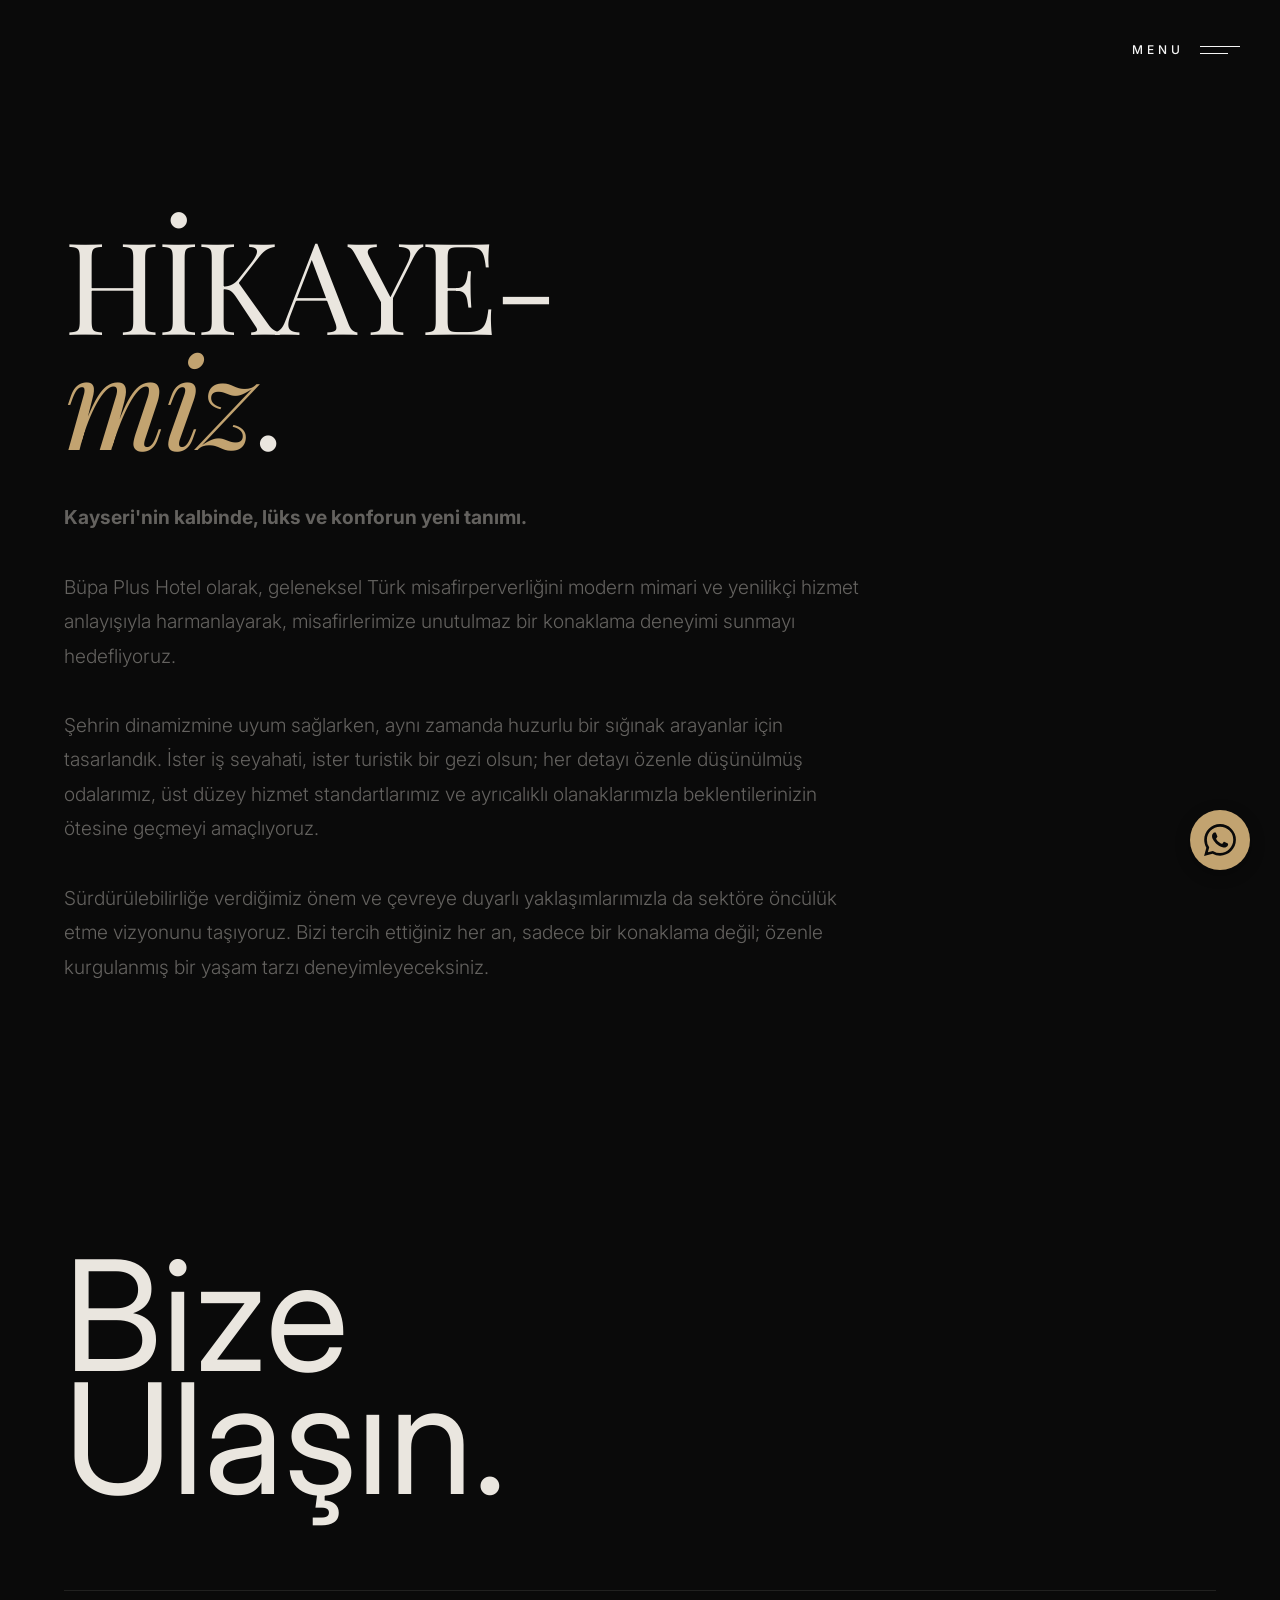
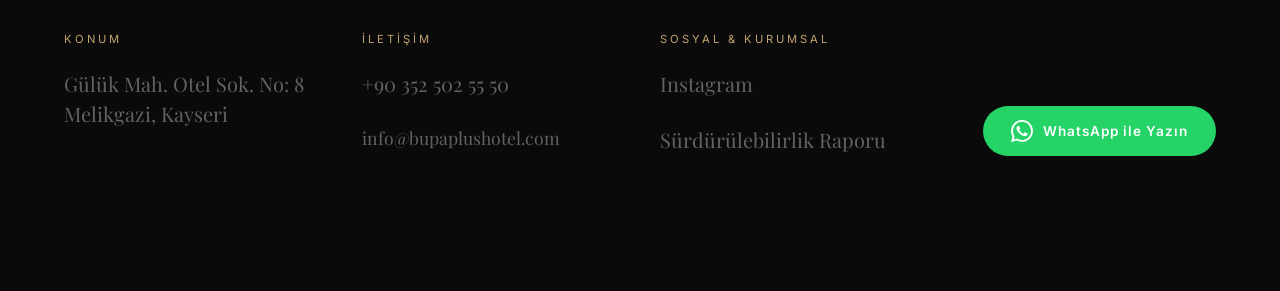
==== hakkimizda.html @ bc82afd6 "feat: site guncellemeleri" ====
<!DOCTYPE html>
<html lang="tr">

<head>
  <meta charset="UTF-8">
  <meta name="viewport" content="width=device-width, initial-scale=1.0">
  <meta name="description"
    content="Büpa Plus Hotel - Kayseri'nin merkezinde lüks ve konforlu konaklama deneyimi. Hakkımızda.">
  <title>Hakkımızda | BÜPA Plus Hotel</title>
  <link rel="stylesheet" href="css/style.css">
  <link rel="stylesheet" href="css/v3.css">
  <link rel="icon" type="image/png" href="assets/logo.png">
  <link rel="apple-touch-icon" href="assets/logo.png">
  <link rel="manifest" href="manifest.json">
  <!-- Google tag (gtag.js) -->
  <script async src="https://www.googletagmanager.com/gtag/js?id=AW-16909602864"></script>
  <script>
    window.dataLayer = window.dataLayer || [];
    function gtag(){dataLayer.push(arguments);}
    gtag('js', new Date());
    gtag('config', 'AW-16909602864');
  </script>
</head>

<body data-theme="v3">

  <!-- Menü İkonu -->
  <div class="v3-nav-trigger" id="v3Trigger">
    <span class="v3-menu-label">Menu</span>
    <div class="v3-burger"><span></span><span></span></div>
  </div>

  <div class="v3-overlay-menu" id="v3MenuOverlay">
    <div class="v3-menu-links">
      <a href="index.html">Ana Sayfa</a>
      <a href="index.html#v3-rooms">Koleksiyon</a>
      <a href="index.html#v3-services">Ayrıcalıklar</a>
      <a href="index.html#v3-tour">Deneyim</a>
      <a href="#v3-contact">İletişim</a>
    </div>
  </div>

  <!-- Hakkımızda İçerik -->
  <section class="v3-scene-statement" style="padding-top: 25vh; min-height: 60vh;">
    <h2 class="v3-massive-text">Hikaye-<br><em>miz</em>.</h2>
    <p class="v3-statement-desc" style="max-width: 800px; margin-left: 0; margin-top: 5vh; font-size: 1.2rem;">
      <strong>Kayseri'nin kalbinde, lüks ve konforun yeni tanımı.</strong><br><br>
      Büpa Plus Hotel olarak, geleneksel Türk misafirperverliğini modern mimari ve yenilikçi hizmet anlayışıyla harmanlayarak, misafirlerimize unutulmaz bir konaklama deneyimi sunmayı hedefliyoruz.
      <br><br>
      Şehrin dinamizmine uyum sağlarken, aynı zamanda huzurlu bir sığınak arayanlar için tasarlandık. İster iş seyahati, ister turistik bir gezi olsun; her detayı özenle düşünülmüş odalarımız, üst düzey hizmet standartlarımız ve ayrıcalıklı olanaklarımızla beklentilerinizin ötesine geçmeyi amaçlıyoruz.
      <br><br>
      Sürdürülebilirliğe verdiğimiz önem ve çevreye duyarlı yaklaşımlarımızla da sektöre öncülük etme vizyonunu taşıyoruz. Bizi tercih ettiğiniz her an, sadece bir konaklama değil; özenle kurgulanmış bir yaşam tarzı deneyimleyeceksiniz.
    </p>
  </section>

  <!-- İletişim ve Footer -->
  <section class="v3-scene-contact" id="v3-contact" style="min-height: auto; padding-top: 10vh;">
    <a href="tel:+903525025550" class="v3-contact-mega">Bize<br>Ulaşın.</a>

    <div class="v3-footer-grid">
      <div class="v3-footer-col">
        <h4>Konum</h4>
        <p>Gülük Mah. Otel Sok. No: 8<br>Melikgazi, Kayseri</p>
      </div>
      <div class="v3-footer-col">
        <h4>İletişim</h4>
        <a href="tel:+903525025550">+90 352 502 55 50</a><br><br>
        <a href="mailto:info@bupaplushotel.com" style="text-transform: none; font-size: 1.1rem;">info@bupaplushotel.com</a>
      </div>
      <div class="v3-footer-col">
        <h4>Sosyal & Kurumsal</h4>
        <a href="https://www.instagram.com/bupaplushotel/" target="_blank">Instagram</a><br><br>
        <a href="images/surdurulebilirlik.pdf" target="_blank">Sürdürülebilirlik Raporu</a>
      </div>
      <div class="v3-footer-col v3-footer-whatsapp">
        <a href="https://wa.me/905330475250" target="_blank" class="v3-wa-btn">
          <svg viewBox="0 0 24 24" fill="currentColor" width="22" height="22">
            <path d="M17.472 14.382c-.297-.149-1.758-.867-2.03-.967-.273-.099-.471-.148-.67.15-.197.297-.767.966-.94 1.164-.173.199-.347.223-.644.075-.297-.15-1.255-.463-2.39-1.475-.883-.788-1.48-1.761-1.653-2.059-.173-.297-.018-.458.13-.606.134-.133.298-.347.446-.52.149-.174.198-.298.298-.497.099-.198.05-.371-.025-.52-.075-.149-.669-1.612-.916-2.207-.242-.579-.487-.5-.669-.51-.173-.008-.371-.01-.57-.01-.198 0-.52.074-.792.372-.272.297-1.04 1.016-1.04 2.479 0 1.462 1.065 2.875 1.213 3.074.149.198 2.096 3.2 5.077 4.487.709.306 1.262.489 1.694.625.712.227 1.36.195 1.871.118.571-.085 1.758-.719 2.006-1.413.248-.694.248-1.289.173-1.413-.074-.124-.272-.198-.57-.347m-5.421 7.403h-.004a9.87 9.87 0 01-5.031-1.378l-.361-.214-3.741.982.998-3.648-.235-.374a9.86 9.86 0 01-1.51-5.26c.001-5.45 4.436-9.884 9.888-9.884 2.64 0 5.122 1.03 6.988 2.898a9.825 9.825 0 012.893 6.994c-.003 5.45-4.437 9.884-9.885 9.884m8.413-18.297A11.815 11.815 0 0012.05 0C5.495 0 .16 5.335.157 11.892c0 2.096.547 4.142 1.588 5.945L.057 24l6.305-1.654a11.882 11.882 0 005.683 1.448h.005c6.554 0 11.89-5.335 11.893-11.893a11.821 11.821 0 00-3.48-8.413z" />
          </svg>
          WhatsApp ile Yazın
        </a>
      </div>
    </div>
  </section>

  <script src="js/main.js"></script>

  <!-- Sabit WhatsApp Butonu -->
  <a href="https://wa.me/905330475250" target="_blank" class="v3-floating-wa" title="WhatsApp ile İletişime Geçin">
    <svg viewBox="0 0 24 24" fill="currentColor" width="32" height="32">
      <path d="M17.472 14.382c-.297-.149-1.758-.867-2.03-.967-.273-.099-.471-.148-.67.15-.197.297-.767.966-.94 1.164-.173.199-.347.223-.644.075-.297-.15-1.255-.463-2.39-1.475-.883-.788-1.48-1.761-1.653-2.059-.173-.297-.018-.458.13-.606.134-.133.298-.347.446-.52.149-.174.198-.298.298-.497.099-.198.05-.371-.025-.52-.075-.149-.669-1.612-.916-2.207-.242-.579-.487-.5-.669-.51-.173-.008-.371-.01-.57-.01-.198 0-.52.074-.792.372-.272.297-1.04 1.016-1.04 2.479 0 1.462 1.065 2.875 1.213 3.074.149.198 2.096 3.2 5.077 4.487.709.306 1.262.489 1.694.625.712.227 1.36.195 1.871.118.571-.085 1.758-.719 2.006-1.413.248-.694.248-1.289.173-1.413-.074-.124-.272-.198-.57-.347m-5.421 7.403h-.004a9.87 9.87 0 01-5.031-1.378l-.361-.214-3.741.982.998-3.648-.235-.374a9.86 9.86 0 01-1.51-5.26c.001-5.45 4.436-9.884 9.888-9.884 2.64 0 5.122 1.03 6.988 2.898a9.825 9.825 0 012.893 6.994c-.003 5.45-4.437 9.884-9.885 9.884m8.413-18.297A11.815 11.815 0 0012.05 0C5.495 0 .16 5.335.157 11.892c0 2.096.547 4.142 1.588 5.945L.057 24l6.305-1.654a11.882 11.882 0 005.683 1.448h.005c6.554 0 11.89-5.335 11.893-11.893a11.821 11.821 0 00-3.48-8.413z" />
    </svg>
  </a>
</body>

</html>
---- css/style.css ----
/* Bupa Plus CSS Ayarları */

@import url('https://fonts.googleapis.com/css2?family=Playfair+Display:ital,wght@0,400;0,500;0,600;0,700;1,400;1,500&family=Inter:wght@300;400;500;600&display=swap');

/* Temel Sıfırlamalar */
*,
*::before,
*::after {
  margin: 0;
  padding: 0;
  box-sizing: border-box;
}

html {
  scroll-behavior: smooth;
  font-size: 16px;
  -webkit-font-smoothing: antialiased;
  -moz-osx-font-smoothing: grayscale;
}

body {
  min-height: 100vh;
  line-height: 1.6;
}

img,
video {
  max-width: 100%;
  display: block;
}

a {
  color: inherit;
}
---- css/v3.css ----
/* Bupa Plus Ana Tasarım Dosyası */

/* Renkler ve Değişkenler */
:root {
    --v3-bg: #0A0A0A;
    --v3-text: #EAE6DF;
    --v3-gold: #C2A370;
    --v3-gold-dark: #8C7040;
    --v3-border: rgba(234, 230, 223, 0.1);
    --v3-muted: rgba(234, 230, 223, 0.4);
}

/* Genel Body Ayarları */
body {
    background-color: var(--v3-bg);
    color: var(--v3-text);
    font-family: 'Inter', sans-serif;
    overflow-x: hidden;
    margin: 0;
    padding: 0;
}

/* Base resets */
h1,
h2,
h3,
h4 {
    margin: 0;
    font-family: 'Playfair Display', serif;
    font-weight: 400;
}

/* Menü Alanı */
.v3-nav-trigger {
    position: fixed;
    top: 40px;
    right: 40px;
    z-index: 9999;
    display: flex;
    align-items: center;
    gap: 16px;
    cursor: pointer;
    mix-blend-mode: difference;
    color: #fff;
}

.v3-menu-label {
    font-size: 0.75rem;
    letter-spacing: 4px;
    text-transform: uppercase;
    font-weight: 500;
}

.v3-burger {
    display: flex;
    flex-direction: column;
    gap: 6px;
    width: 40px;
}

.v3-burger span {
    display: block;
    height: 1px;
    background: #fff;
    transition: all 0.4s cubic-bezier(0.16, 1, 0.3, 1);
}

.v3-burger span:nth-child(1) {
    width: 100%;
}

.v3-burger span:nth-child(2) {
    width: 70%;
    transform-origin: right;
}

.v3-nav-trigger:hover .v3-burger span:nth-child(2) {
    width: 100%;
}

.v3-overlay-menu {
    position: fixed;
    inset: 0;
    background: var(--v3-bg);
    z-index: 9998;
    display: flex;
    flex-direction: column;
    justify-content: center;
    padding: 10vw;
    opacity: 0;
    pointer-events: none;
    transition: opacity 0.6s ease;
}

.v3-overlay-menu.active {
    opacity: 1;
    pointer-events: auto;
}

.v3-menu-links {
    display: flex;
    flex-direction: column;
    gap: 1.5vh;
}

.v3-menu-links a {
    font-family: 'Playfair Display', serif;
    font-size: clamp(3rem, 8vw, 6rem);
    color: var(--v3-muted);
    text-decoration: none;
    line-height: 1;
    transition: color 0.4s ease, transform 0.4s ease;
    transform: translateY(40px);
    opacity: 0;
}

.v3-overlay-menu.active .v3-menu-links a {
    transform: translateY(0);
    opacity: 1;
}

.v3-menu-links a:hover {
    color: var(--v3-gold);
    font-style: italic;
}

/* Staggered animation */
.v3-overlay-menu.active a:nth-child(1) {
    transition-delay: 0.1s;
}

.v3-overlay-menu.active a:nth-child(2) {
    transition-delay: 0.2s;
}

.v3-overlay-menu.active a:nth-child(3) {
    transition-delay: 0.3s;
}

.v3-overlay-menu.active a:nth-child(4) {
    transition-delay: 0.4s;
}

/* Video Alanı */
.v3-scene-hook {
    position: relative;
    height: 100dvh;
    width: 100%;
    overflow: hidden;
    display: flex;
    align-items: center;
    justify-content: center;
}

.v3-video-wrapper {
    position: absolute;
    inset: 0;
    z-index: 1;
}

.v3-video-wrapper video {
    width: 100%;
    width: 100%;
    height: 100%;
    object-fit: cover;
    object-position: center;
    filter: brightness(0.6) contrast(1.1) grayscale(0.2);
}

@media (max-width: 768px) {
    .v3-video-wrapper video {
        object-fit: contain;
        background-color: var(--v3-bg);
    }
}

.v3-hero-logo {
    position: absolute;
    top: 40px;
    left: 50%;
    transform: translateX(-50%);
    z-index: 2;
}

.v3-hero-logo img {
    height: 160px;
    width: auto;
    opacity: 1;
}

.v3-hero-tagline {
    position: absolute;
    bottom: 60px;
    left: 5vw;
    z-index: 2;
    color: #fff;
}

.v3-hero-tagline span {
    font-size: 0.65rem;
    letter-spacing: 4px;
    text-transform: uppercase;
    opacity: 0.6;
    display: block;
    margin-bottom: 8px;
}

.v3-hero-tagline p {
    font-family: 'Playfair Display', serif;
    font-size: 1.1rem;
    font-style: italic;
    opacity: 0.8;
    max-width: 280px;
}

.v3-scroll-indicator {
    position: absolute;
    bottom: 40px;
    left: 50%;
    transform: translateX(-50%);
    z-index: 2;
    display: flex;
    flex-direction: column;
    align-items: center;
    gap: 20px;
    color: #fff;
    opacity: 0.8;
}

.v3-scroll-indicator span {
    font-size: 0.85rem;
    letter-spacing: 6px;
    text-transform: uppercase;
}

.v3-line-drop {
    width: 1px;
    height: 100px;
    background: rgba(255, 255, 255, 0.2);
    position: relative;
    overflow: hidden;
}

.v3-line-drop::after {
    content: '';
    position: absolute;
    top: 0;
    left: 0;
    width: 100%;
    height: 50%;
    background: #fff;
    animation: drop 2s infinite cubic-bezier(0.645, 0.045, 0.355, 1);
}

@media (max-width: 768px) {
    .v3-scroll-indicator {
        left: auto;
        right: 8vw;
        transform: none;
    }
}

@keyframes drop {
    0% {
        transform: translateY(-100%);
    }

    100% {
        transform: translateY(200%);
    }
}

/* Kısa Yazı Alanı */
.v3-scene-statement {
    padding: 20vh 5vw;
    min-height: 80vh;
    display: flex;
    flex-direction: column;
    justify-content: center;
}

.v3-massive-text {
    font-size: clamp(3rem, 10vw, 9rem);
    line-height: 0.9;
    text-transform: uppercase;
    color: var(--v3-text);
    max-width: 1400px;
    letter-spacing: -0.03em;
}

.v3-massive-text em {
    font-family: 'Playfair Display', serif;
    font-style: italic;
    font-weight: 400;
    color: var(--v3-gold);
    text-transform: lowercase;
}

.v3-statement-desc {
    margin-top: 10vh;
    max-width: 400px;
    margin-left: auto;
    font-size: 1.1rem;
    line-height: 1.8;
    color: var(--v3-muted);
    font-weight: 300;
}

/* Odalar ve Hizmetler */
.v3-scene-rooms {
    display: grid;
    grid-template-columns: 28% 22% 50%;
    position: relative;
    border-top: 1px solid var(--v3-border);
}

.v3-rooms-left {
    position: relative;
}

/* COL 1: Sticky Header */
.v3-rooms-sticky {
    position: sticky;
    top: 0;
    height: 100vh;
    display: flex;
    flex-direction: column;
    justify-content: center;
    padding: 5vw;
    border-right: 1px solid var(--v3-border);
}

.v3-rooms-sticky h2 {
    font-size: clamp(4rem, 8vw, 7rem);
    line-height: 1;
    color: var(--v3-gold);
    font-style: italic;
}

.v3-rooms-sticky p {
    margin-top: 2rem;
    font-size: 1.2rem;
    color: var(--v3-text);
    max-width: 300px;
}

/* COL 2: Middle Services */
.v3-rooms-middle {
    border-right: 1px solid var(--v3-border);
    padding: 10vh 2vw 20vh 2vw;
    display: flex;
    flex-direction: column;
}

.v3-services-vert-list {
    display: flex;
    flex-direction: column;
    justify-content: space-between;
    flex-grow: 1;
}

.v3-service-vert-item {
    display: flex;
    flex-direction: column;
    padding: 1rem 1.25rem;
    border: 1px solid var(--v3-border);
    background: rgba(10, 10, 10, 0.2);
    transition: border-color 0.3s;
}

.v3-service-vert-item:hover {
    border-color: rgba(234, 230, 223, 0.3);
}

.v3-service-vert-item.v3-service-featured {
    border-color: var(--v3-gold);
    background: rgba(194, 163, 112, 0.08);
}

.v3-service-vert-item span {
    font-size: 0.55rem;
    letter-spacing: 2px;
    font-family: 'Inter', sans-serif;
    color: var(--v3-muted);
}

.v3-service-vert-item h4 {
    font-size: 0.9rem;
    font-weight: 300;
    font-family: 'Inter', sans-serif;
    color: var(--v3-text);
    margin-top: 4px;
    text-transform: uppercase;
    letter-spacing: 1px;
}

.v3-service-vert-item.v3-service-featured h4 {
    color: var(--v3-gold);
    font-weight: 400;
}

/* COL 3: Rooms Catalog */
.v3-rooms-right {
    display: flex;
    flex-direction: column;
    border-left: 1px solid var(--v3-border);
    margin-left: -1px;
}

.v3-room-catalog-item {
    height: 100vh;
    padding: 10vh 5vw;
    display: flex;
    flex-direction: column;
    justify-content: center;
    border-bottom: 1px solid var(--v3-border);
}

.v3-room-catalog-img {
    width: 100%;
    height: 60vh;
    overflow: hidden;
    background: #111;
}

.v3-room-catalog-img img {
    width: 100%;
    height: 100%;
    object-fit: cover;
    transition: transform 1.5s cubic-bezier(0.16, 1, 0.3, 1);
}

.v3-room-catalog-item:hover .v3-room-catalog-img img {
    transform: scale(1.05);
}

.v3-room-catalog-info {
    display: flex;
    justify-content: space-between;
    align-items: flex-end;
    margin-top: 2rem;
}

.v3-room-catalog-info h3 {
    font-size: clamp(1.5rem, 3vw, 2.5rem);
    text-transform: uppercase;
    letter-spacing: 2px;
}

.v3-room-desc {
    font-family: 'Inter', sans-serif;
    font-size: 0.85rem;
    color: var(--v3-muted);
    margin-top: 6px;
    font-weight: 300;
    line-height: 1.5;
}

.v3-btn-minimal {
    font-family: 'Inter', sans-serif;
    font-size: 0.75rem;
    letter-spacing: 2px;
    text-transform: uppercase;
    color: var(--v3-text);
    text-decoration: none;
    border-bottom: 1px solid var(--v3-gold);
    padding-bottom: 4px;
    transition: color 0.3s;
}

.v3-btn-minimal:hover {
    color: var(--v3-gold);
}

@media (max-width: 992px) {
    .v3-scene-rooms {
        grid-template-columns: 1fr;
    }

    .v3-rooms-sticky {
        position: relative;
        height: auto;
        padding: 10vh 5vw;
        border-right: none;
        border-bottom: 1px solid var(--v3-border);
    }

    .v3-rooms-middle {
        border-right: none;
        border-bottom: 1px solid var(--v3-border);
        padding: 5vh 5vw;
    }

    .v3-services-vert-list {
        gap: 1.5vh;
        justify-content: flex-start;
    }

    .v3-rooms-right {
        border-left: none;
        margin-left: 0;
    }

    .v3-room-catalog-item {
        height: auto;
        padding: 10vh 5vw;
    }
}

/* 360 Sanal Tur */
.v3-scene-tour {
    position: relative;
    display: flex;
    flex-direction: column;
    background: #000;
}

.v3-tour-header {
    padding: 8vh 5vw 4vh;
    text-align: center;
}

.v3-tour-header h2 {
    font-size: clamp(2rem, 5vw, 4rem);
    text-transform: uppercase;
    color: var(--v3-text);
    letter-spacing: 0.1em;
}

.v3-tour-frame {
    width: 100%;
    height: 80vh;
    position: relative;
}

.v3-tour-frame iframe {
    width: 100%;
    height: 100%;
    border: none;
    filter: grayscale(1) brightness(0.6);
    transition: filter 0.8s ease;
}

.v3-tour-frame.active iframe {
    filter: none;
}

/* Click-to-activate overlay */
.v3-tour-activate {
    position: absolute;
    inset: 0;
    z-index: 10;
    background: rgba(10, 10, 10, 0.7);
    display: flex;
    flex-direction: column;
    align-items: center;
    justify-content: center;
    gap: 20px;
    cursor: pointer;
    transition: background 0.4s ease;
}

.v3-tour-activate:hover {
    background: rgba(10, 10, 10, 0.5);
}

.v3-tour-activate-icon {
    width: 80px;
    height: 80px;
    border-radius: 50%;
    border: 2px solid var(--v3-gold);
    display: flex;
    align-items: center;
    justify-content: center;
    font-size: 1.5rem;
    color: var(--v3-gold);
    transition: transform 0.3s ease, background 0.3s ease;
}

.v3-tour-activate:hover .v3-tour-activate-icon {
    transform: scale(1.1);
    background: rgba(194, 163, 112, 0.15);
}

.v3-tour-activate span {
    font-size: 0.8rem;
    letter-spacing: 3px;
    text-transform: uppercase;
    color: var(--v3-text);
    opacity: 0.7;
}

.v3-tour-activate.hidden {
    display: none;
}

/* İletişim ve Footer */
.v3-scene-contact {
    padding: 15vh 5vw;
    min-height: 80vh;
    display: flex;
    flex-direction: column;
    justify-content: space-between;
}

.v3-contact-mega {
    font-size: clamp(4rem, 12vw, 10rem);
    line-height: 0.8;
    color: var(--v3-text);
    margin-bottom: 10vh;
    transition: color 0.4s;
    text-decoration: none;
    display: inline-block;
}

.v3-contact-mega:hover {
    color: var(--v3-gold);
}

.v3-footer-grid {
    display: grid;
    grid-template-columns: repeat(auto-fit, minmax(200px, 1fr));
    gap: 40px;
    border-top: 1px solid var(--v3-border);
    padding-top: 40px;
}

.v3-footer-col h4 {
    font-family: 'Inter', sans-serif;
    font-size: 0.7rem;
    letter-spacing: 3px;
    text-transform: uppercase;
    color: var(--v3-gold);
    margin-bottom: 20px;
}

.v3-footer-col p,
.v3-footer-col a {
    font-family: 'Playfair Display', serif;
    font-size: 1.25rem;
    color: var(--v3-muted);
    text-decoration: none;
    line-height: 1.5;
    transition: color 0.3s;
}

.v3-footer-col a:hover {
    color: var(--v3-text);
}

/* STANDALONE SERVICES REMOVED (NOW IN MIDDLE COLUMN) */

/* ========================================
   WHATSAPP CTA BUTTON
   ======================================== */
.v3-footer-whatsapp {
    display: flex;
    align-items: flex-end;
    justify-content: flex-end;
}

.v3-wa-btn {
    display: inline-flex;
    align-items: center;
    gap: 10px;
    background: #25D366;
    color: #fff !important;
    padding: 14px 28px;
    border-radius: 50px;
    font-family: 'Inter', sans-serif !important;
    font-size: 0.85rem !important;
    font-weight: 600;
    letter-spacing: 1px;
    text-decoration: none;
    transition: transform 0.3s ease, box-shadow 0.3s ease;
}

.v3-wa-btn:hover {
    transform: scale(1.05);
    box-shadow: 0 8px 30px rgba(37, 211, 102, 0.3);
    color: #fff !important;
}

.v3-wa-btn svg {
    flex-shrink: 0;
}

/* ========================================
   GOOGLE MAPS
   ======================================== */
.v3-map-wrapper {
    margin-top: 60px;
    border-top: 1px solid var(--v3-border);
    padding-top: 0;
    overflow: hidden;
}

.v3-map-wrapper iframe {
    width: 100%;
    height: 300px;
    display: block;
}

/* ========================================
   FLOATING WHATSAPP BUTTON
   ======================================== */
.v3-floating-wa {
    position: fixed;
    bottom: 30px;
    right: 30px;
    width: 60px;
    height: 60px;
    background-color: var(--v3-gold);
    color: var(--v3-bg);
    border-radius: 50%;
    display: flex;
    align-items: center;
    justify-content: center;
    z-index: 9999;
    box-shadow: 0 4px 15px rgba(0, 0, 0, 0.3);
    transition: transform 0.3s ease, background-color 0.3s ease;
}

.v3-floating-wa:hover {
    transform: scale(1.1);
    background-color: var(--v3-gold-dark);
}

@media (max-width: 768px) {
    .v3-floating-wa {
        bottom: 20px;
        right: 20px;
        width: 50px;
        height: 50px;
    }
    .v3-floating-wa svg {
        width: 26px;
        height: 26px;
    }
}
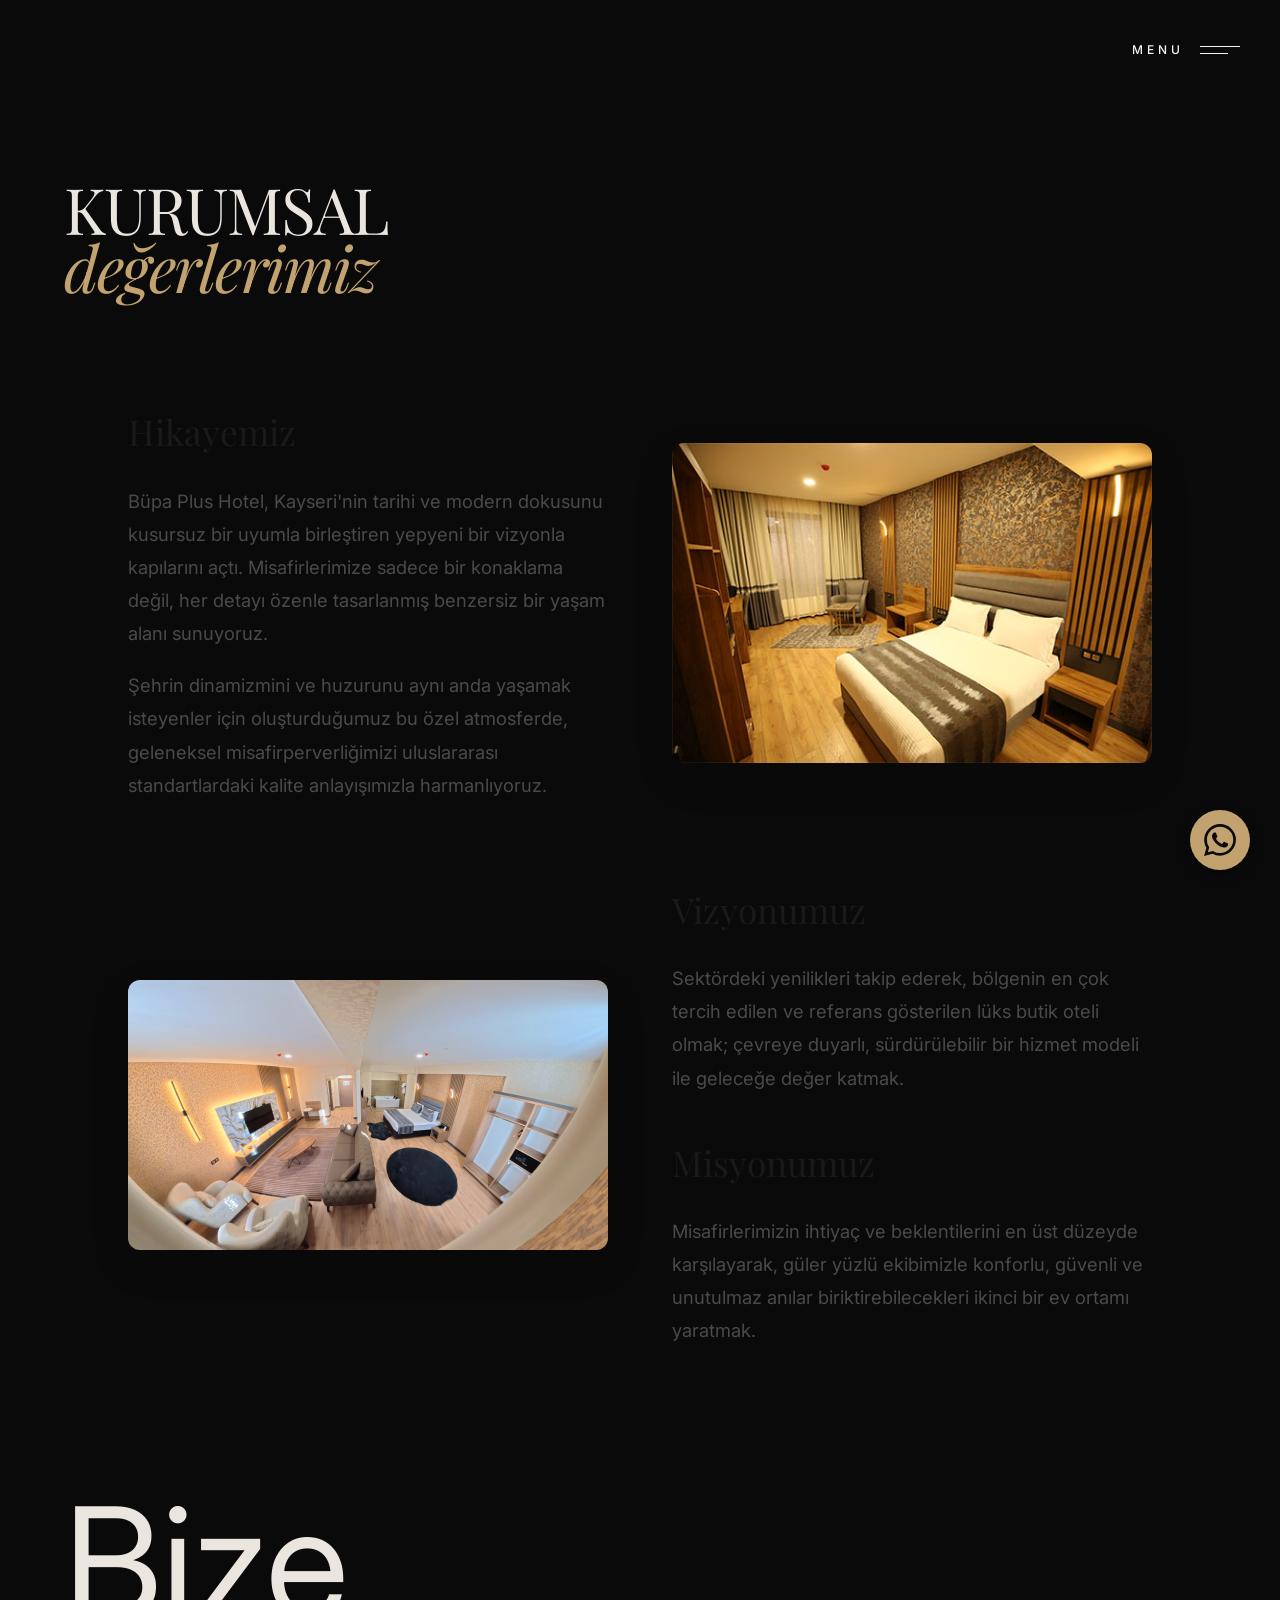
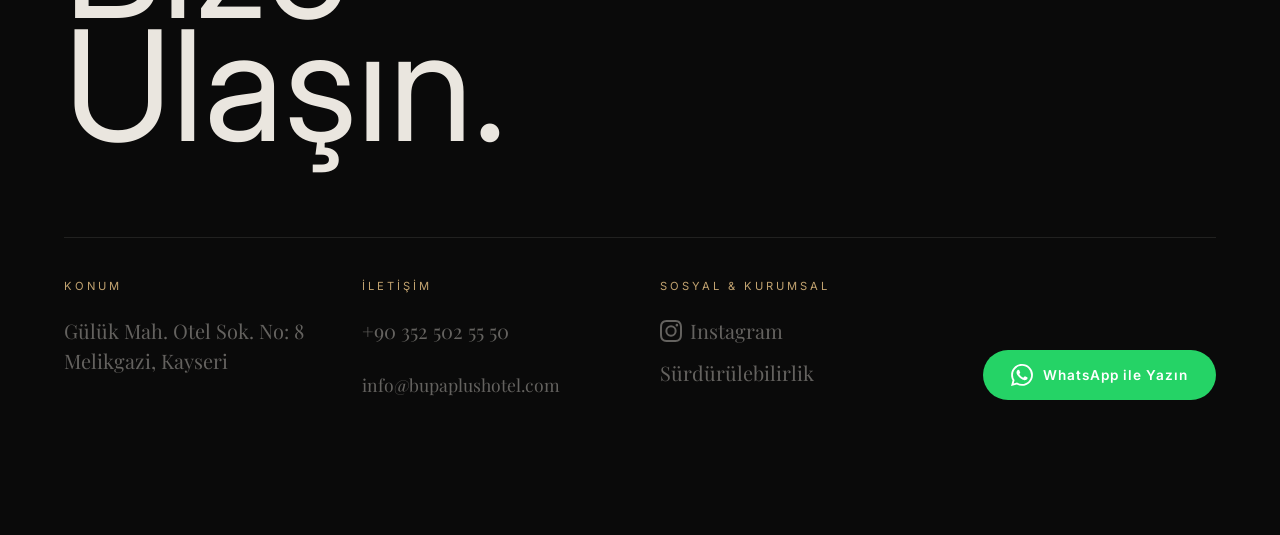
==== commit 84921f9f: "instagram ikon hakkımızda yazı denemesi" ====
--- a/hakkimizda.html
+++ b/hakkimizda.html
@@ -41,16 +41,45 @@
   </div>
 
   <!-- Hakkımızda İçerik -->
-  <section class="v3-scene-statement" style="padding-top: 25vh; min-height: 60vh;">
-    <h2 class="v3-massive-text">Hikaye-<br><em>miz</em>.</h2>
-    <p class="v3-statement-desc" style="max-width: 800px; margin-left: 0; margin-top: 5vh; font-size: 1.2rem;">
-      <strong>Kayseri'nin kalbinde, lüks ve konforun yeni tanımı.</strong><br><br>
-      Büpa Plus Hotel olarak, geleneksel Türk misafirperverliğini modern mimari ve yenilikçi hizmet anlayışıyla harmanlayarak, misafirlerimize unutulmaz bir konaklama deneyimi sunmayı hedefliyoruz.
-      <br><br>
-      Şehrin dinamizmine uyum sağlarken, aynı zamanda huzurlu bir sığınak arayanlar için tasarlandık. İster iş seyahati, ister turistik bir gezi olsun; her detayı özenle düşünülmüş odalarımız, üst düzey hizmet standartlarımız ve ayrıcalıklı olanaklarımızla beklentilerinizin ötesine geçmeyi amaçlıyoruz.
-      <br><br>
-      Sürdürülebilirliğe verdiğimiz önem ve çevreye duyarlı yaklaşımlarımızla da sektöre öncülük etme vizyonunu taşıyoruz. Bizi tercih ettiğiniz her an, sadece bir konaklama değil; özenle kurgulanmış bir yaşam tarzı deneyimleyeceksiniz.
-    </p>
+  <section class="v3-scene-statement" style="padding-top: 20vh; min-height: auto; padding-bottom: 5vh;">
+    <h2 class="v3-massive-text" style="font-size: 4rem;">Kurumsal<br><em>Değerlerimiz</em></h2>
+  </section>
+
+  <section style="padding: 5% 10%; display: flex; flex-direction: column; gap: 5rem;">
+    
+    <!-- Hikayemiz Bölümü -->
+    <div style="display: flex; flex-wrap: wrap; gap: 4rem; align-items: center;">
+      <div style="flex: 1; min-width: 300px;">
+        <h3 style="font-size: 2.2rem; margin-bottom: 1.5rem; color: #1a1a1a; font-family: 'Playfair Display', serif;">Hikayemiz</h3>
+        <p style="font-size: 1.15rem; line-height: 1.8; color: #4a4a4a; margin-bottom: 1.2rem;">
+          Büpa Plus Hotel, Kayseri'nin tarihi ve modern dokusunu kusursuz bir uyumla birleştiren yepyeni bir vizyonla kapılarını açtı. Misafirlerimize sadece bir konaklama değil, her detayı özenle tasarlanmış benzersiz bir yaşam alanı sunuyoruz.
+        </p>
+        <p style="font-size: 1.15rem; line-height: 1.8; color: #4a4a4a;">
+          Şehrin dinamizmini ve huzurunu aynı anda yaşamak isteyenler için oluşturduğumuz bu özel atmosferde, geleneksel misafirperverliğimizi uluslararası standartlardaki kalite anlayışımızla harmanlıyoruz.
+        </p>
+      </div>
+      <div style="flex: 1; min-width: 300px;">
+        <img src="images/standart-oda.jpg" alt="Büpa Plus Hotel Hikayemiz" style="width: 100%; border-radius: 12px; box-shadow: 0 15px 40px rgba(0,0,0,0.12);">
+      </div>
+    </div>
+
+    <!-- Vizyon ve Misyon Bölümü -->
+    <div style="display: flex; flex-wrap: wrap-reverse; gap: 4rem; align-items: center;">
+      <div style="flex: 1; min-width: 300px;">
+        <img src="images/suit-oda.jpg" alt="Vizyonumuz ve Misyonumuz" style="width: 100%; border-radius: 12px; box-shadow: 0 15px 40px rgba(0,0,0,0.12);">
+      </div>
+      <div style="flex: 1; min-width: 300px;">
+        <h3 style="font-size: 2.2rem; margin-bottom: 1.5rem; color: #1a1a1a; font-family: 'Playfair Display', serif;">Vizyonumuz</h3>
+        <p style="font-size: 1.15rem; line-height: 1.8; color: #4a4a4a; margin-bottom: 2.5rem;">
+          Sektördeki yenilikleri takip ederek, bölgenin en çok tercih edilen ve referans gösterilen lüks butik oteli olmak; çevreye duyarlı, sürdürülebilir bir hizmet modeli ile geleceğe değer katmak.
+        </p>
+        <h3 style="font-size: 2.2rem; margin-bottom: 1.5rem; color: #1a1a1a; font-family: 'Playfair Display', serif;">Misyonumuz</h3>
+        <p style="font-size: 1.15rem; line-height: 1.8; color: #4a4a4a;">
+          Misafirlerimizin ihtiyaç ve beklentilerini en üst düzeyde karşılayarak, güler yüzlü ekibimizle konforlu, güvenli ve unutulmaz anılar biriktirebilecekleri ikinci bir ev ortamı yaratmak.
+        </p>
+      </div>
+    </div>
+
   </section>
 
   <!-- İletişim ve Footer -->
@@ -69,8 +98,13 @@
       </div>
       <div class="v3-footer-col">
         <h4>Sosyal & Kurumsal</h4>
-        <a href="https://www.instagram.com/bupaplushotel/" target="_blank">Instagram</a><br><br>
-        <a href="images/surdurulebilirlik.pdf" target="_blank">Sürdürülebilirlik Raporu</a>
+        <a href="https://www.instagram.com/bupaplushotel/" target="_blank" style="display:flex; align-items:center; gap:8px; margin-bottom: 12px;">
+          <svg viewBox="0 0 24 24" fill="currentColor" width="22" height="22">
+            <path d="M12 2.163c3.204 0 3.584.012 4.85.07 3.252.148 4.771 1.691 4.919 4.919.058 1.265.069 1.645.069 4.849 0 3.205-.012 3.584-.069 4.849-.149 3.225-1.664 4.771-4.919 4.919-1.266.058-1.644.07-4.85.07-3.204 0-3.584-.012-4.849-.07-3.26-.149-4.771-1.699-4.919-4.92-.058-1.265-.07-1.644-.07-4.849 0-3.204.013-3.583.07-4.849.149-3.227 1.664-4.771 4.919-4.919 1.266-.057 1.645-.069 4.849-.069zM12 0C8.741 0 8.333.014 7.053.072 2.695.272.273 2.69.073 7.052.014 8.333 0 8.741 0 12c0 3.259.014 3.668.072 4.948.2 4.358 2.618 6.78 6.98 6.98C8.333 23.986 8.741 24 12 24c3.259 0 3.668-.014 4.948-.072 4.354-.2 6.782-2.618 6.979-6.98.059-1.28.073-1.689.073-4.948 0-3.259-.014-3.667-.072-4.947-.196-4.354-2.617-6.78-6.979-6.98C15.668.014 15.259 0 12 0zm0 5.838a6.162 6.162 0 100 12.324 6.162 6.162 0 000-12.324zM12 16a4 4 0 110-8 4 4 0 010 8zm6.406-11.845a1.44 1.44 0 100 2.881 1.44 1.44 0 000-2.881z"/>
+          </svg>
+          Instagram
+        </a>
+        <a href="images/surdurulebilirlik.pdf" target="_blank">Sürdürülebilirlik</a>
       </div>
       <div class="v3-footer-col v3-footer-whatsapp">
         <a href="https://wa.me/905330475250" target="_blank" class="v3-wa-btn">
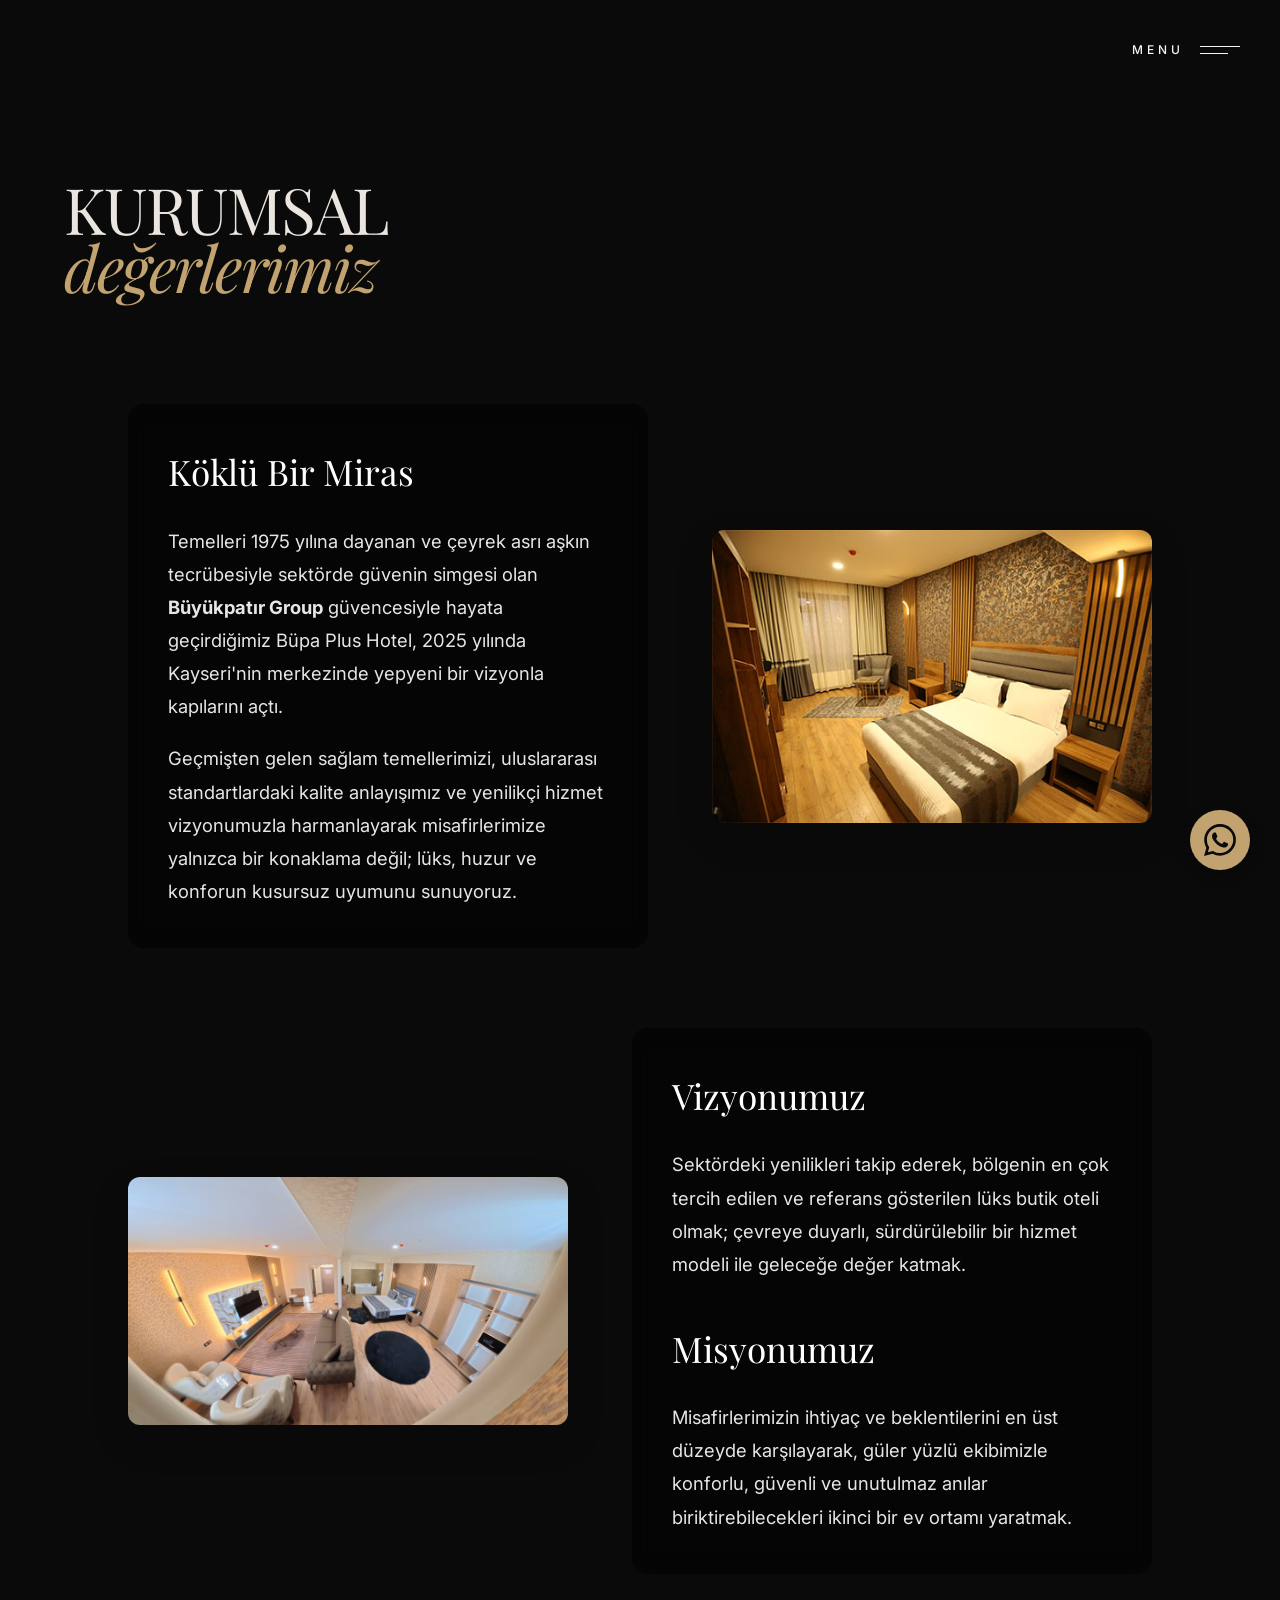
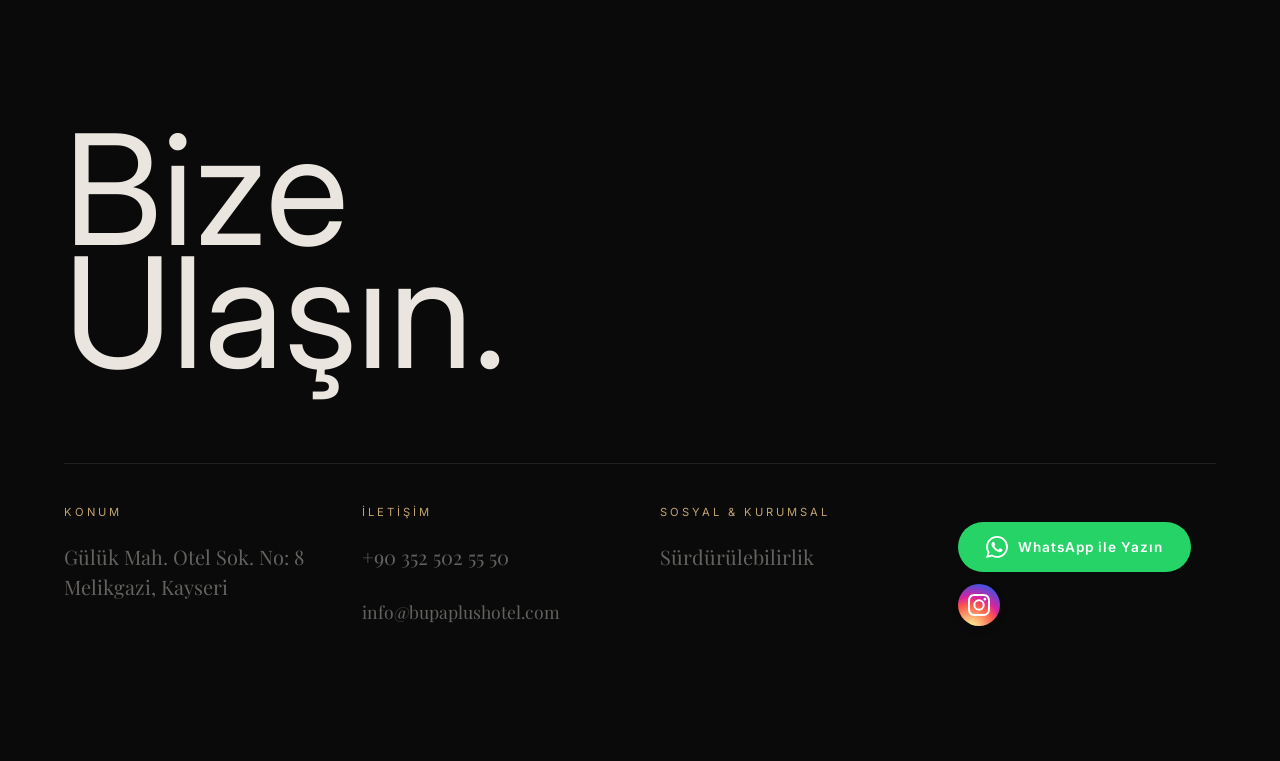
==== commit 9f8bb999: "Update texts with corporate history and room amenities" ====
--- a/hakkimizda.html
+++ b/hakkimizda.html
@@ -49,13 +49,13 @@
     
     <!-- Hikayemiz Bölümü -->
     <div style="display: flex; flex-wrap: wrap; gap: 4rem; align-items: center;">
-      <div style="flex: 1; min-width: 300px;">
-        <h3 style="font-size: 2.2rem; margin-bottom: 1.5rem; color: #1a1a1a; font-family: 'Playfair Display', serif;">Hikayemiz</h3>
-        <p style="font-size: 1.15rem; line-height: 1.8; color: #4a4a4a; margin-bottom: 1.2rem;">
-          Büpa Plus Hotel, Kayseri'nin tarihi ve modern dokusunu kusursuz bir uyumla birleştiren yepyeni bir vizyonla kapılarını açtı. Misafirlerimize sadece bir konaklama değil, her detayı özenle tasarlanmış benzersiz bir yaşam alanı sunuyoruz.
+      <div style="flex: 1; min-width: 300px; background: rgba(0, 0, 0, 0.5); padding: 2.5rem; border-radius: 16px; backdrop-filter: blur(10px);">
+        <h3 style="font-size: 2.2rem; margin-bottom: 1.5rem; color: #ffffff; font-family: 'Playfair Display', serif;">Köklü Bir Miras</h3>
+        <p style="font-size: 1.15rem; line-height: 1.8; color: rgba(255,255,255,0.9); margin-bottom: 1.2rem;">
+          Temelleri 1975 yılına dayanan ve çeyrek asrı aşkın tecrübesiyle sektörde güvenin simgesi olan <strong>Büyükpatır Group</strong> güvencesiyle hayata geçirdiğimiz Büpa Plus Hotel, 2025 yılında Kayseri'nin merkezinde yepyeni bir vizyonla kapılarını açtı.
         </p>
-        <p style="font-size: 1.15rem; line-height: 1.8; color: #4a4a4a;">
-          Şehrin dinamizmini ve huzurunu aynı anda yaşamak isteyenler için oluşturduğumuz bu özel atmosferde, geleneksel misafirperverliğimizi uluslararası standartlardaki kalite anlayışımızla harmanlıyoruz.
+        <p style="font-size: 1.15rem; line-height: 1.8; color: rgba(255,255,255,0.9);">
+          Geçmişten gelen sağlam temellerimizi, uluslararası standartlardaki kalite anlayışımız ve yenilikçi hizmet vizyonumuzla harmanlayarak misafirlerimize yalnızca bir konaklama değil; lüks, huzur ve konforun kusursuz uyumunu sunuyoruz.
         </p>
       </div>
       <div style="flex: 1; min-width: 300px;">
@@ -68,13 +68,13 @@
       <div style="flex: 1; min-width: 300px;">
         <img src="images/suit-oda.jpg" alt="Vizyonumuz ve Misyonumuz" style="width: 100%; border-radius: 12px; box-shadow: 0 15px 40px rgba(0,0,0,0.12);">
       </div>
-      <div style="flex: 1; min-width: 300px;">
-        <h3 style="font-size: 2.2rem; margin-bottom: 1.5rem; color: #1a1a1a; font-family: 'Playfair Display', serif;">Vizyonumuz</h3>
-        <p style="font-size: 1.15rem; line-height: 1.8; color: #4a4a4a; margin-bottom: 2.5rem;">
+      <div style="flex: 1; min-width: 300px; background: rgba(0, 0, 0, 0.5); padding: 2.5rem; border-radius: 16px; backdrop-filter: blur(10px);">
+        <h3 style="font-size: 2.2rem; margin-bottom: 1.5rem; color: #ffffff; font-family: 'Playfair Display', serif;">Vizyonumuz</h3>
+        <p style="font-size: 1.15rem; line-height: 1.8; color: rgba(255,255,255,0.9); margin-bottom: 2.5rem;">
           Sektördeki yenilikleri takip ederek, bölgenin en çok tercih edilen ve referans gösterilen lüks butik oteli olmak; çevreye duyarlı, sürdürülebilir bir hizmet modeli ile geleceğe değer katmak.
         </p>
-        <h3 style="font-size: 2.2rem; margin-bottom: 1.5rem; color: #1a1a1a; font-family: 'Playfair Display', serif;">Misyonumuz</h3>
-        <p style="font-size: 1.15rem; line-height: 1.8; color: #4a4a4a;">
+        <h3 style="font-size: 2.2rem; margin-bottom: 1.5rem; color: #ffffff; font-family: 'Playfair Display', serif;">Misyonumuz</h3>
+        <p style="font-size: 1.15rem; line-height: 1.8; color: rgba(255,255,255,0.9);">
           Misafirlerimizin ihtiyaç ve beklentilerini en üst düzeyde karşılayarak, güler yüzlü ekibimizle konforlu, güvenli ve unutulmaz anılar biriktirebilecekleri ikinci bir ev ortamı yaratmak.
         </p>
       </div>
@@ -98,21 +98,22 @@
       </div>
       <div class="v3-footer-col">
         <h4>Sosyal & Kurumsal</h4>
-        <a href="https://www.instagram.com/bupaplushotel/" target="_blank" style="display:flex; align-items:center; gap:8px; margin-bottom: 12px;">
-          <svg viewBox="0 0 24 24" fill="currentColor" width="22" height="22">
-            <path d="M12 2.163c3.204 0 3.584.012 4.85.07 3.252.148 4.771 1.691 4.919 4.919.058 1.265.069 1.645.069 4.849 0 3.205-.012 3.584-.069 4.849-.149 3.225-1.664 4.771-4.919 4.919-1.266.058-1.644.07-4.85.07-3.204 0-3.584-.012-4.849-.07-3.26-.149-4.771-1.699-4.919-4.92-.058-1.265-.07-1.644-.07-4.849 0-3.204.013-3.583.07-4.849.149-3.227 1.664-4.771 4.919-4.919 1.266-.057 1.645-.069 4.849-.069zM12 0C8.741 0 8.333.014 7.053.072 2.695.272.273 2.69.073 7.052.014 8.333 0 8.741 0 12c0 3.259.014 3.668.072 4.948.2 4.358 2.618 6.78 6.98 6.98C8.333 23.986 8.741 24 12 24c3.259 0 3.668-.014 4.948-.072 4.354-.2 6.782-2.618 6.979-6.98.059-1.28.073-1.689.073-4.948 0-3.259-.014-3.667-.072-4.947-.196-4.354-2.617-6.78-6.979-6.98C15.668.014 15.259 0 12 0zm0 5.838a6.162 6.162 0 100 12.324 6.162 6.162 0 000-12.324zM12 16a4 4 0 110-8 4 4 0 010 8zm6.406-11.845a1.44 1.44 0 100 2.881 1.44 1.44 0 000-2.881z"/>
-          </svg>
-          Instagram
-        </a>
         <a href="images/surdurulebilirlik.pdf" target="_blank">Sürdürülebilirlik</a>
       </div>
       <div class="v3-footer-col v3-footer-whatsapp">
-        <a href="https://wa.me/905330475250" target="_blank" class="v3-wa-btn">
-          <svg viewBox="0 0 24 24" fill="currentColor" width="22" height="22">
-            <path d="M17.472 14.382c-.297-.149-1.758-.867-2.03-.967-.273-.099-.471-.148-.67.15-.197.297-.767.966-.94 1.164-.173.199-.347.223-.644.075-.297-.15-1.255-.463-2.39-1.475-.883-.788-1.48-1.761-1.653-2.059-.173-.297-.018-.458.13-.606.134-.133.298-.347.446-.52.149-.174.198-.298.298-.497.099-.198.05-.371-.025-.52-.075-.149-.669-1.612-.916-2.207-.242-.579-.487-.5-.669-.51-.173-.008-.371-.01-.57-.01-.198 0-.52.074-.792.372-.272.297-1.04 1.016-1.04 2.479 0 1.462 1.065 2.875 1.213 3.074.149.198 2.096 3.2 5.077 4.487.709.306 1.262.489 1.694.625.712.227 1.36.195 1.871.118.571-.085 1.758-.719 2.006-1.413.248-.694.248-1.289.173-1.413-.074-.124-.272-.198-.57-.347m-5.421 7.403h-.004a9.87 9.87 0 01-5.031-1.378l-.361-.214-3.741.982.998-3.648-.235-.374a9.86 9.86 0 01-1.51-5.26c.001-5.45 4.436-9.884 9.888-9.884 2.64 0 5.122 1.03 6.988 2.898a9.825 9.825 0 012.893 6.994c-.003 5.45-4.437 9.884-9.885 9.884m8.413-18.297A11.815 11.815 0 0012.05 0C5.495 0 .16 5.335.157 11.892c0 2.096.547 4.142 1.588 5.945L.057 24l6.305-1.654a11.882 11.882 0 005.683 1.448h.005c6.554 0 11.89-5.335 11.893-11.893a11.821 11.821 0 00-3.48-8.413z" />
-          </svg>
-          WhatsApp ile Yazın
-        </a>
+        <div style="display: flex; align-items: center; gap: 12px; flex-wrap: wrap;">
+          <a href="https://wa.me/905330475250" target="_blank" class="v3-wa-btn" style="margin-bottom: 0;">
+            <svg viewBox="0 0 24 24" fill="currentColor" width="22" height="22">
+              <path d="M17.472 14.382c-.297-.149-1.758-.867-2.03-.967-.273-.099-.471-.148-.67.15-.197.297-.767.966-.94 1.164-.173.199-.347.223-.644.075-.297-.15-1.255-.463-2.39-1.475-.883-.788-1.48-1.761-1.653-2.059-.173-.297-.018-.458.13-.606.134-.133.298-.347.446-.52.149-.174.198-.298.298-.497.099-.198.05-.371-.025-.52-.075-.149-.669-1.612-.916-2.207-.242-.579-.487-.5-.669-.51-.173-.008-.371-.01-.57-.01-.198 0-.52.074-.792.372-.272.297-1.04 1.016-1.04 2.479 0 1.462 1.065 2.875 1.213 3.074.149.198 2.096 3.2 5.077 4.487.709.306 1.262.489 1.694.625.712.227 1.36.195 1.871.118.571-.085 1.758-.719 2.006-1.413.248-.694.248-1.289.173-1.413-.074-.124-.272-.198-.57-.347m-5.421 7.403h-.004a9.87 9.87 0 01-5.031-1.378l-.361-.214-3.741.982.998-3.648-.235-.374a9.86 9.86 0 01-1.51-5.26c.001-5.45 4.436-9.884 9.888-9.884 2.64 0 5.122 1.03 6.988 2.898a9.825 9.825 0 012.893 6.994c-.003 5.45-4.437 9.884-9.885 9.884m8.413-18.297A11.815 11.815 0 0012.05 0C5.495 0 .16 5.335.157 11.892c0 2.096.547 4.142 1.588 5.945L.057 24l6.305-1.654a11.882 11.882 0 005.683 1.448h.005c6.554 0 11.89-5.335 11.893-11.893a11.821 11.821 0 00-3.48-8.413z" />
+            </svg>
+            WhatsApp ile Yazın
+          </a>
+          <a href="https://www.instagram.com/bupaplushotel/" target="_blank" style="display: flex; align-items: center; justify-content: center; width: 42px; height: 42px; border-radius: 50%; background: radial-gradient(circle at 30% 107%, #fdf497 0%, #fdf497 5%, #fd5949 45%,#d6249f 60%,#285AEB 90%); color: white; text-decoration: none; box-shadow: 0 4px 10px rgba(0,0,0,0.1); transition: transform 0.3s ease;" title="Instagram">
+            <svg viewBox="0 0 24 24" fill="currentColor" width="22" height="22">
+              <path d="M12 2.163c3.204 0 3.584.012 4.85.07 3.252.148 4.771 1.691 4.919 4.919.058 1.265.069 1.645.069 4.849 0 3.205-.012 3.584-.069 4.849-.149 3.225-1.664 4.771-4.919 4.919-1.266.058-1.644.07-4.85.07-3.204 0-3.584-.012-4.849-.07-3.26-.149-4.771-1.699-4.919-4.92-.058-1.265-.07-1.644-.07-4.849 0-3.204.013-3.583.07-4.849.149-3.227 1.664-4.771 4.919-4.919 1.266-.057 1.645-.069 4.849-.069zM12 0C8.741 0 8.333.014 7.053.072 2.695.272.273 2.69.073 7.052.014 8.333 0 8.741 0 12c0 3.259.014 3.668.072 4.948.2 4.358 2.618 6.78 6.98 6.98C8.333 23.986 8.741 24 12 24c3.259 0 3.668-.014 4.948-.072 4.354-.2 6.782-2.618 6.979-6.98.059-1.28.073-1.689.073-4.948 0-3.259-.014-3.667-.072-4.947-.196-4.354-2.617-6.78-6.979-6.98C15.668.014 15.259 0 12 0zm0 5.838a6.162 6.162 0 100 12.324 6.162 6.162 0 000-12.324zM12 16a4 4 0 110-8 4 4 0 010 8zm6.406-11.845a1.44 1.44 0 100 2.881 1.44 1.44 0 000-2.881z"/>
+            </svg>
+          </a>
+        </div>
       </div>
     </div>
   </section>
